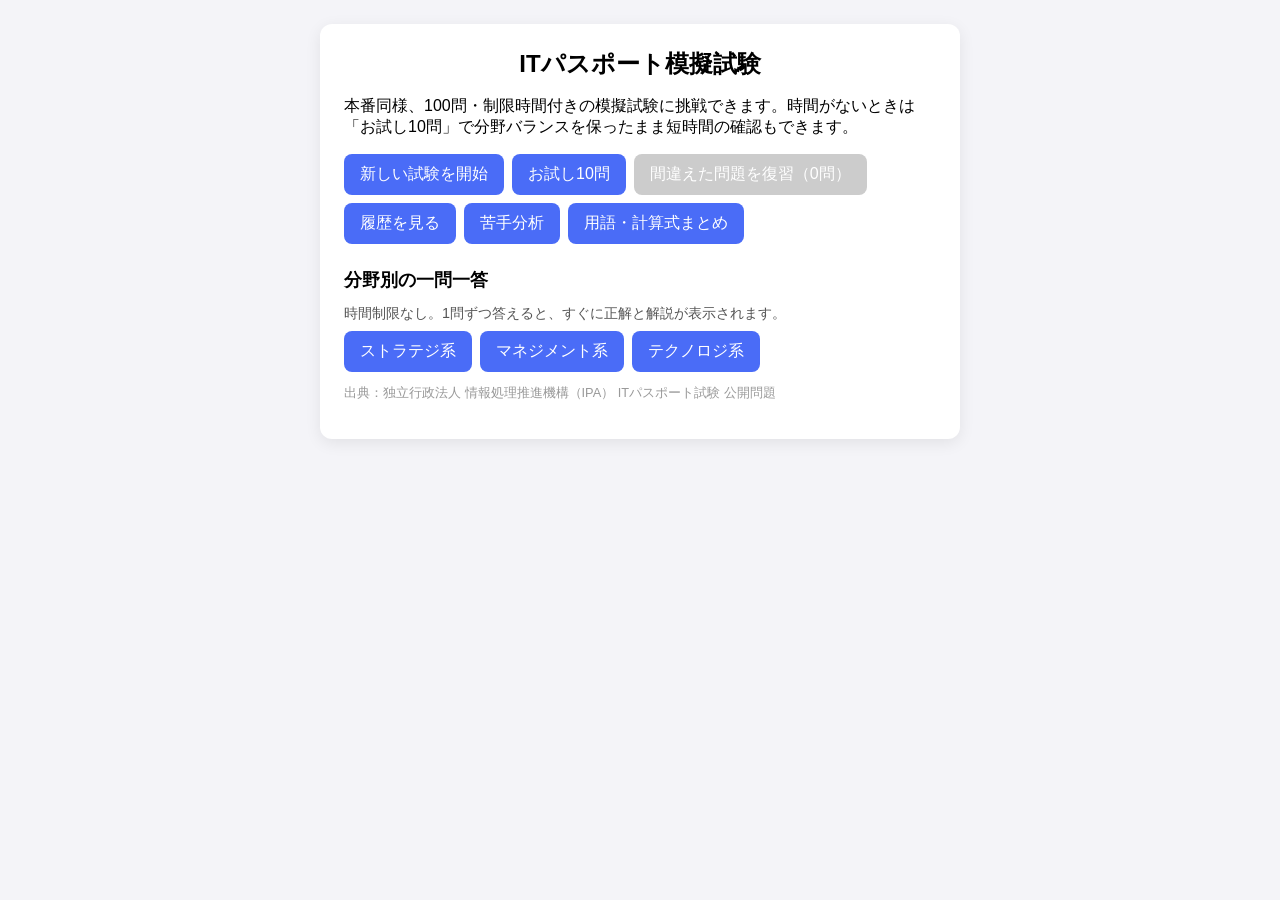
==== index.html @ 17c63d26 "令和7年度の公開問題100問を追加 Co-Authored-By: Claude Opus 5.5 <noreply@anthropic.com>" ====
<!DOCTYPE html>
<html lang="ja">
<head>
  <meta charset="UTF-8">
  <meta name="viewport" content="width=device-width, initial-scale=1.0">
  <title>ITパスポート模擬試験</title>
  <link rel="stylesheet" href="style.css">
  <link rel="manifest" href="manifest.json">
  <meta name="theme-color" content="#4a6cf7">
  <meta name="mobile-web-app-capable" content="yes">
  <meta name="apple-mobile-web-app-capable" content="yes">
  <meta name="apple-mobile-web-app-status-bar-style" content="default">
  <meta name="apple-mobile-web-app-title" content="ITパス模試">
  <link rel="icon" href="assets/icons/icon-192.png">
  <link rel="apple-touch-icon" href="assets/icons/apple-touch-icon.png">
</head>
<body>
  <main class="app">
    <h1>ITパスポート模擬試験</h1>

    <section class="view active" id="view-start">
      <p>本番同様、100問・制限時間付きの模擬試験に挑戦できます。時間がないときは「お試し10問」で分野バランスを保ったまま短時間の確認もできます。</p>
      <div id="resume-banner" class="resume-banner" hidden>
        <p>前回の試験が途中で終了しています。続きから再開できます。</p>
        <button type="button" id="resume-exam-btn">前回の試験を再開する</button>
      </div>
      <div class="start-actions">
        <button type="button" id="start-exam-btn">新しい試験を開始</button>
        <button type="button" id="start-quick-exam-btn">お試し10問</button>
        <button type="button" id="start-review-btn" disabled>間違えた問題を復習</button>
        <button type="button" id="show-history-btn">履歴を見る</button>
        <button type="button" id="show-analysis-btn">苦手分析</button>
        <button type="button" id="show-glossary-btn">用語・計算式まとめ</button>
      </div>
      <h3>分野別の一問一答</h3>
      <p class="practice-note">時間制限なし。1問ずつ答えると、すぐに正解と解説が表示されます。</p>
      <div class="start-actions">
        <button type="button" class="start-practice-btn" data-category="strategy">ストラテジ系</button>
        <button type="button" class="start-practice-btn" data-category="management">マネジメント系</button>
        <button type="button" class="start-practice-btn" data-category="technology">テクノロジ系</button>
      </div>
    </section>

    <section class="view" id="view-practice">
      <div class="exam-header">
        <span id="practice-category-tag" class="category-tag"></span>
        <span id="practice-score"></span>
      </div>
      <p id="practice-question-text" class="question-text"></p>
      <div id="practice-question-images" class="question-images"></div>
      <div id="practice-choices" class="choices"></div>
      <p id="practice-feedback" class="pass-banner" hidden></p>
      <p id="practice-explanation" class="review-explanation" hidden></p>
      <div class="exam-nav">
        <button type="button" id="practice-end-btn">終了して戻る</button>
        <button type="button" id="practice-next-btn" hidden>次の問題</button>
      </div>
    </section>

    <section class="view" id="view-exam">
      <div class="exam-header">
        <span id="exam-category-tag" class="category-tag"></span>
        <span id="exam-progress"></span>
        <span id="exam-timer" class="exam-timer"></span>
      </div>
      <p id="exam-question-text" class="question-text"></p>
      <div id="exam-question-images" class="question-images"></div>
      <div id="exam-choices" class="choices"></div>
      <div id="exam-jump-grid" class="jump-grid"></div>
      <div class="exam-nav">
        <button type="button" id="prev-question-btn">前へ</button>
        <button type="button" id="next-question-btn">次へ</button>
        <button type="button" id="submit-exam-btn" disabled>採点する</button>
      </div>
    </section>

    <section class="view" id="view-results">
      <p id="results-auto-banner" class="auto-banner" hidden>制限時間になったため自動的に採点されました。</p>
      <h2 id="results-heading">結果</h2>
      <p id="results-pass-banner" class="pass-banner" hidden></p>
      <p id="results-overall"></p>
      <div class="table-scroll"><table id="results-category-table" class="score-table"></table></div>
      <p class="score-disclaimer" id="results-disclaimer"></p>
      <div class="results-actions">
        <button type="button" id="results-back-btn">開始画面に戻る</button>
      </div>
      <h3>問題の復習</h3>
      <div id="results-review"></div>
      <div class="results-actions">
        <button type="button" id="results-back-bottom-btn">開始画面に戻る</button>
      </div>
    </section>

    <section class="view" id="view-history">
      <h2>受験履歴</h2>
      <div id="history-chart" class="history-chart"></div>
      <div class="table-scroll"><table id="history-table" class="score-table"></table></div>
      <div class="history-actions">
        <button type="button" id="history-back-btn">開始画面に戻る</button>
        <button type="button" id="history-clear-btn" class="danger-btn">履歴をすべて削除</button>
      </div>
      <div class="history-transfer">
        <h3>ほかの端末と履歴をまとめる</h3>
        <p class="history-transfer-note">「履歴を書き出す」でファイルを保存し、もう一方の端末（iPhone・パソコン）で「履歴を読み込む」からそのファイルを選ぶと、両方の履歴がまとまります。同じ履歴が重複することはありません。</p>
        <div class="history-transfer-actions">
          <button type="button" id="history-export-btn">履歴を書き出す</button>
          <button type="button" id="history-import-btn">履歴を読み込む</button>
          <input type="file" id="history-import-input" hidden>
        </div>
        <p id="history-transfer-message" class="history-transfer-message" hidden></p>
      </div>
    </section>
    <section class="view" id="view-analysis">
      <h2>苦手分析</h2>
      <div id="analysis-content"></div>
      <div class="history-actions analysis-actions">
        <button type="button" id="analysis-practice-btn" hidden></button>
        <button type="button" id="analysis-back-btn">開始画面に戻る</button>
      </div>
    </section>
    <section class="view" id="view-glossary">
      <h2>用語・計算式まとめ</h2>
      <div class="glossary-tabs">
        <button type="button" class="glossary-tab-btn" data-tab="terms">用語</button>
        <button type="button" class="glossary-tab-btn" data-tab="formulas">計算式</button>
      </div>
      <input type="search" id="glossary-search" class="glossary-search" placeholder="キーワードで探す（例：稼働率、KPI）">
      <div class="glossary-filters">
        <button type="button" class="glossary-filter-btn" data-category="all">すべて</button>
        <button type="button" class="glossary-filter-btn" data-category="strategy">ストラテジ系</button>
        <button type="button" class="glossary-filter-btn" data-category="management">マネジメント系</button>
        <button type="button" class="glossary-filter-btn" data-category="technology">テクノロジ系</button>
      </div>
      <p id="glossary-count" class="glossary-count"></p>
      <div id="glossary-list" class="glossary-list"></div>
      <p class="score-disclaimer">用語・計算式の説明はこのアプリ独自のまとめです（IPA の公式な文章ではありません）。</p>
      <div class="history-actions">
        <button type="button" id="glossary-back-btn">開始画面に戻る</button>
      </div>
    </section>
    <footer>
      <p class="score-disclaimer">出典：独立行政法人 情報処理推進機構（IPA） ITパスポート試験 公開問題</p>
    </footer>
  </main>
  <script src="data/questions-base.js"></script>
  <script src="data/questions-sample.js"></script>
  <script src="data/questions-r07.js"></script>
  <script src="data/questions-r06.js"></script>
  <script src="data/questions-r06-technology.js"></script>
  <script src="data/questions-r06-technology-2.js"></script>
  <script src="data/questions-r05.js"></script>
  <script src="data/glossary.js"></script>
  <script src="script.js"></script>
  <script>
    if ("serviceWorker" in navigator) {
      window.addEventListener("load", () => {
        navigator.serviceWorker.register("sw.js").catch((err) => {
          console.warn("Service worker registration failed:", err);
        });
      });
    }
  </script>
</body>
</html>
---- style.css ----
* {
  box-sizing: border-box;
}

body {
  margin: 0;
  min-height: 100vh;
  display: flex;
  justify-content: center;
  background: #f4f4f8;
  font-family: "Segoe UI", "Hiragino Sans", sans-serif;
  padding: 24px 0;
}

.app {
  width: 100%;
  max-width: 640px;
  background: #fff;
  padding: 24px;
  border-radius: 12px;
  box-shadow: 0 4px 16px rgba(0, 0, 0, 0.08);
  align-self: flex-start;
}

h1 {
  margin: 0 0 16px;
  font-size: 1.5rem;
  text-align: center;
}

h2 {
  margin: 0 0 12px;
  font-size: 1.25rem;
}

h3 {
  margin: 24px 0 12px;
  font-size: 1.1rem;
}

.view {
  display: none;
}

.view.active {
  display: block;
}

button {
  padding: 10px 16px;
  border: none;
  border-radius: 8px;
  background: #4a6cf7;
  color: #fff;
  font-size: 1rem;
  cursor: pointer;
}

@media (hover: hover) {
  button:hover:not(:disabled) {
    background: #3a5ce0;
  }
}

button:disabled {
  background: #ccc;
  cursor: not-allowed;
}

.resume-banner {
  background: #eef2ff;
  border: 1px solid #c7d2fe;
  border-radius: 8px;
  padding: 12px;
  margin-bottom: 16px;
}

.resume-banner p {
  margin: 0 0 8px;
}

.start-actions {
  display: flex;
  flex-wrap: wrap;
  gap: 8px;
}

.exam-header {
  display: flex;
  align-items: center;
  gap: 12px;
  margin-bottom: 12px;
  flex-wrap: wrap;
}

.category-tag {
  background: #eef2ff;
  color: #4a6cf7;
  padding: 4px 10px;
  border-radius: 999px;
  font-size: 0.85rem;
}

.exam-timer {
  margin-left: auto;
  font-variant-numeric: tabular-nums;
  font-size: 1.1rem;
  font-weight: bold;
}

.question-text {
  font-size: 1.05rem;
  line-height: 1.6;
  margin: 0 0 16px;
  white-space: pre-wrap;
}

.question-images {
  margin: 0 0 16px;
}

.question-image {
  max-width: 100%;
  border: 1px solid #eee;
  border-radius: 8px;
  display: block;
  margin: 0 0 8px;
}

.choices {
  display: flex;
  flex-direction: column;
  gap: 10px;
  margin-bottom: 24px;
}

.choice-btn {
  display: flex;
  align-items: flex-start;
  gap: 10px;
  padding: 12px 14px;
  background: #fff;
  border: 1px solid #c5c8d6;
  color: #222;
  font-size: 1.05rem;
  line-height: 1.6;
  text-align: left;
  transition: transform 0.08s;
}

/* 選択肢の頭に「ア〜エ」の記号を付ける(折り返した行は記号の右に揃う) */
.choice-btn::before {
  flex: 0 0 1.8em;
  height: 1.8em;
  border: 1px solid #c5c8d6;
  border-radius: 50%;
  background: #fff;
  color: #4a6cf7;
  font-weight: bold;
  line-height: 1.8em;
  text-align: center;
}

.choice-btn:nth-child(1)::before { content: "ア"; }
.choice-btn:nth-child(2)::before { content: "イ"; }
.choice-btn:nth-child(3)::before { content: "ウ"; }
.choice-btn:nth-child(4)::before { content: "エ"; }

/* スマホでは押した後も hover が残るので、マウスのある端末だけに限定 */
@media (hover: hover) {
  .choice-btn:not(.selected):hover:not(:disabled) {
    background: #eef2ff;
  }
}

.choice-btn:active {
  transform: scale(0.98);
}

.choice-btn.selected,
.choice-btn.selected:hover {
  background: #4a6cf7;
  border: 2px solid #2f4fd6;
  padding: 11px 13px;
  color: #fff;
  font-weight: bold;
}

.choice-btn.selected::before {
  content: "✓";
  border-color: #fff;
}

/* 一問一答で答えた後の表示。押せない状態でも灰色にせず、正解を緑・自分の誤答を赤にする */
.choice-btn:disabled {
  background: #fff;
  color: #222;
  cursor: default;
}

.choice-btn.correct:disabled {
  background: #e8f6ec;
  border: 2px solid #1a8a3a;
  padding: 11px 13px;
  color: #1a8a3a;
  font-weight: bold;
}

.choice-btn.wrong:disabled {
  background: #fdecec;
  border: 2px solid #d33;
  padding: 11px 13px;
  color: #d33;
}

.practice-note {
  margin: 0 0 8px;
  color: #555;
  font-size: 0.9rem;
}

#practice-explanation {
  margin: 12px 0 16px;
  line-height: 1.6;
  white-space: pre-wrap;
}

.jump-grid {
  display: flex;
  flex-wrap: wrap;
  gap: 6px;
  margin-bottom: 16px;
}

.jump-btn {
  width: 36px;
  height: 36px;
  padding: 0;
  background: #eee;
  color: #555;
  font-size: 0.85rem;
}

.jump-btn.answered {
  background: #c7d2fe;
  color: #26327a;
}

.jump-btn.current {
  outline: 2px solid #4a6cf7;
  outline-offset: 2px;
}

.exam-nav {
  display: flex;
  gap: 8px;
}

.exam-nav button:last-child {
  margin-left: auto;
}

@media (max-width: 480px) {
  .jump-grid {
    gap: 4px;
  }

  .jump-btn {
    width: 28px;
    height: 28px;
    font-size: 0.75rem;
  }
}

.auto-banner {
  background: #fff4e5;
  border: 1px solid #ffcf87;
  border-radius: 8px;
  padding: 10px 12px;
}

.pass-banner {
  border-radius: 8px;
  padding: 10px 12px;
  font-weight: bold;
}

.pass-banner.passed {
  background: #e8f7ec;
  border: 1px solid #7cc98f;
  color: #1e7a35;
}

.pass-banner.failed {
  background: #fdecec;
  border: 1px solid #f0a0a0;
  color: #b3261e;
}

.pass-text {
  color: #1e7a35;
  font-weight: bold;
}

.fail-text {
  color: #b3261e;
}

.table-scroll {
  overflow-x: auto;
  margin: 12px 0;
}

.score-table {
  width: 100%;
  min-width: 480px;
  border-collapse: collapse;
  margin: 0;
}

.score-table th,
.score-table td {
  border: 1px solid #eee;
  padding: 8px 10px;
  text-align: left;
  font-size: 0.9rem;
}

.history-chart {
  margin: 12px 0;
  color: #555;
}

.history-chart-svg {
  width: 100%;
  height: auto;
  display: block;
}

.chart-grid {
  stroke: #eee;
  stroke-width: 1;
}

.chart-axis-label {
  font-size: 12px;
  fill: #777;
}

.chart-pass-line {
  stroke: #1a8a3a;
  stroke-width: 1.5;
  stroke-dasharray: 6 4;
}

.chart-pass-label {
  font-size: 12px;
  fill: #1a8a3a;
}

.chart-line {
  fill: none;
  stroke: #4a6cf7;
  stroke-width: 2.5;
}

.chart-dot {
  fill: #fff;
  stroke: #4a6cf7;
  stroke-width: 2;
}

.chart-dot.pass {
  fill: #4a6cf7;
}

.history-chart-caption {
  font-size: 0.8rem;
  color: #777;
  margin: 4px 0 0;
}

.score-disclaimer {
  font-size: 0.8rem;
  color: #999;
}

.results-actions,
.history-actions {
  margin: 16px 0;
}

.danger-btn {
  background: #e5484d;
}

@media (hover: hover) {
  button.danger-btn:hover:not(:disabled) {
    background: #c93a3f;
  }
}

.history-transfer {
  margin-top: 24px;
  padding-top: 16px;
  border-top: 1px solid #eee;
}

.history-transfer h3 {
  margin: 0 0 8px;
}

.history-transfer-note {
  color: #555;
  font-size: 0.9rem;
}

.history-transfer-actions {
  display: flex;
  flex-wrap: wrap;
  gap: 8px;
}

.history-transfer-message {
  color: #1a8a3a;
  font-weight: bold;
}

.history-transfer-message.error {
  color: #d33;
}

.history-delete-btn {
  padding: 4px 10px;
  font-size: 0.85rem;
}

.review-card {
  border: 1px solid #eee;
  border-radius: 8px;
  padding: 12px;
  margin-bottom: 12px;
}

.review-question-text {
  font-weight: bold;
  margin: 0 0 8px;
  white-space: pre-wrap;
}

.review-choices {
  list-style: none;
  margin: 0 0 8px;
  padding-left: 0;
}

.review-choices li {
  display: flex;
  gap: 8px;
  margin-bottom: 6px;
  padding: 4px 8px;
  border-left: 4px solid transparent;
  line-height: 1.6;
}

.review-choices li::before {
  flex: 0 0 1.2em;
  font-weight: bold;
}

.review-choices li:nth-child(1)::before { content: "ア"; }
.review-choices li:nth-child(2)::before { content: "イ"; }
.review-choices li:nth-child(3)::before { content: "ウ"; }
.review-choices li:nth-child(4)::before { content: "エ"; }

.review-choices .correct-choice {
  background: #e8f6ec;
  border-left-color: #1a8a3a;
  color: #1a8a3a;
  font-weight: bold;
}

.review-choices .wrong-choice {
  background: #fdecec;
  border-left-color: #d33;
  color: #d33;
}

.review-explanation {
  margin: 0;
  color: #555;
  font-size: 0.9rem;
}

.glossary-tabs,
.glossary-filters {
  display: flex;
  flex-wrap: wrap;
  gap: 8px;
  margin-bottom: 12px;
}

.glossary-tab-btn,
.glossary-filter-btn {
  background: #fff;
  color: #4a6cf7;
  border: 1px solid #4a6cf7;
}

.glossary-filter-btn {
  padding: 6px 12px;
  font-size: 0.9rem;
}

.glossary-tab-btn.active,
.glossary-filter-btn.active {
  background: #4a6cf7;
  color: #fff;
}

.glossary-search {
  width: 100%;
  padding: 10px 12px;
  margin-bottom: 12px;
  border: 1px solid #ccc;
  border-radius: 8px;
  font-size: 1rem;
}

.glossary-count {
  margin: 0 0 8px;
  color: #666;
  font-size: 0.9rem;
}

.glossary-item {
  border: 1px solid #e0e0e0;
  border-radius: 8px;
  margin-bottom: 8px;
  background: #fff;
}

.glossary-item summary {
  display: flex;
  align-items: center;
  justify-content: space-between;
  gap: 8px;
  padding: 12px;
  cursor: pointer;
}

.glossary-title {
  font-weight: bold;
}

.glossary-item .category-tag {
  flex-shrink: 0;
  font-size: 0.75rem;
}

.glossary-item p {
  margin: 0;
  padding: 0 12px 12px;
}

.glossary-formula {
  white-space: pre-line;
  font-weight: bold;
  color: #1d3a8a;
}

.glossary-text {
  color: #444;
}

.glossary-example {
  color: #555;
  font-size: 0.9rem;
}

.glossary-empty {
  color: #666;
}

.glossary-item summary::-webkit-details-marker {
  display: none;
}

.glossary-title::before {
  content: "▶ ";
  font-size: 0.75rem;
  color: #4a6cf7;
}

.glossary-item[open] .glossary-title::before {
  content: "▼ ";
}

.analysis-card {
  border: 1px solid #e0e0e0;
  border-radius: 8px;
  padding: 12px;
  margin-bottom: 12px;
  background: #fff;
}

.analysis-card h3 {
  margin: 0 0 8px;
  font-size: 1rem;
}

.analysis-big {
  margin: 0 0 8px;
  font-size: 1.4rem;
  font-weight: bold;
  color: #1d3a8a;
}

.analysis-note {
  margin: 4px 0 0;
  color: #666;
  font-size: 0.85rem;
}

.analysis-row {
  margin-bottom: 12px;
}

.analysis-row-label {
  display: flex;
  justify-content: space-between;
  flex-wrap: wrap;
  gap: 4px;
  margin-bottom: 4px;
  font-weight: bold;
}

.analysis-row-status {
  font-weight: normal;
}

.analysis-bar {
  height: 14px;
  background: #eef2ff;
  border-radius: 999px;
  overflow: hidden;
}

.analysis-bar-fill {
  height: 100%;
  background: #4a6cf7;
}

.analysis-bar-fill.weak {
  background: #e5484d;
}

.analysis-actions {
  display: flex;
  flex-wrap: wrap;
  gap: 8px;
}
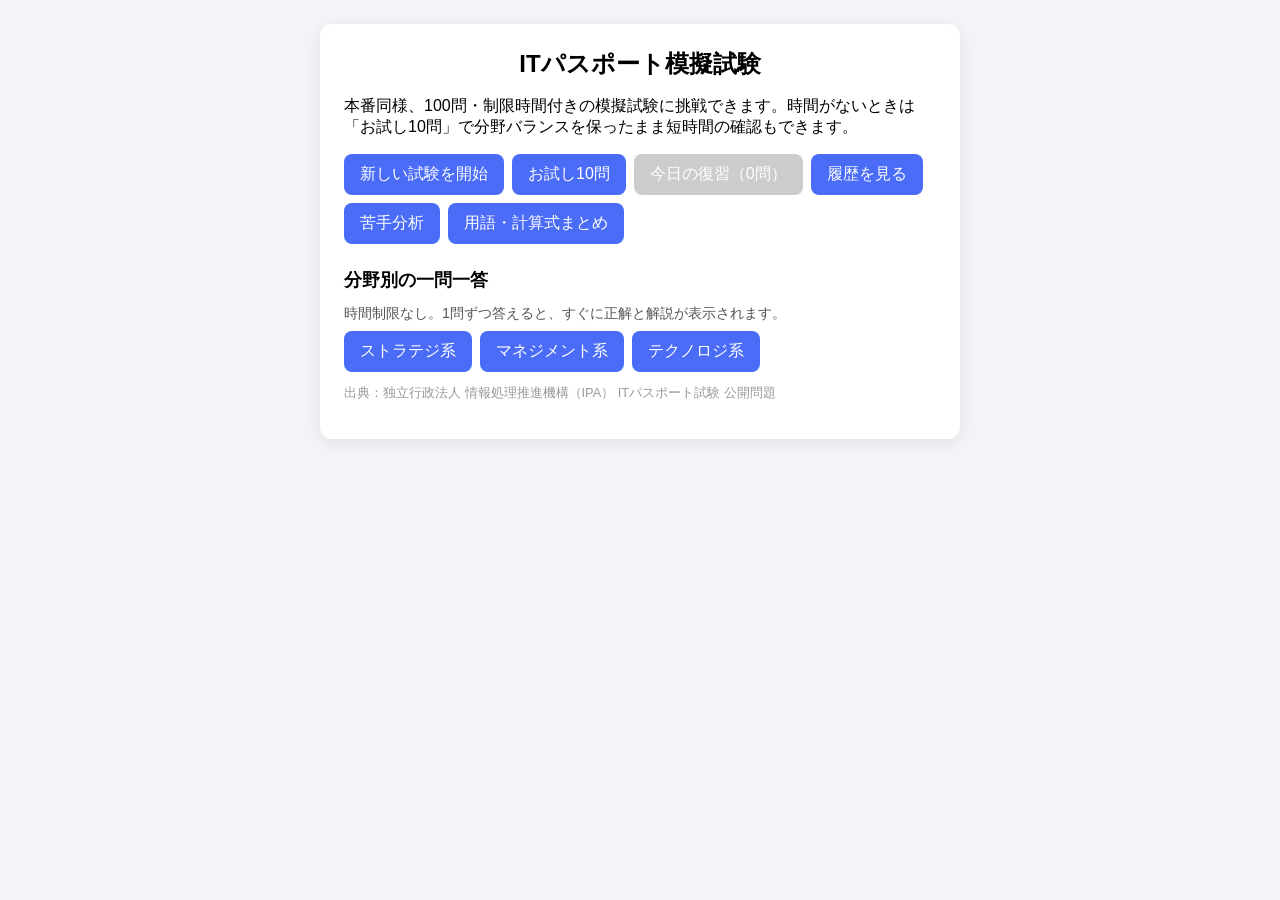
==== commit 27afe55f: "忘れたころに出す復習機能を追加 Co-Authored-By: Claude Opus 5.5 <noreply@anthropic.com>" ====
--- a/index.html
+++ b/index.html
@@ -27,7 +27,7 @@
       <div class="start-actions">
         <button type="button" id="start-exam-btn">新しい試験を開始</button>
         <button type="button" id="start-quick-exam-btn">お試し10問</button>
-        <button type="button" id="start-review-btn" disabled>間違えた問題を復習</button>
+        <button type="button" id="start-review-btn" disabled>今日の復習</button>
         <button type="button" id="show-history-btn">履歴を見る</button>
         <button type="button" id="show-analysis-btn">苦手分析</button>
         <button type="button" id="show-glossary-btn">用語・計算式まとめ</button>
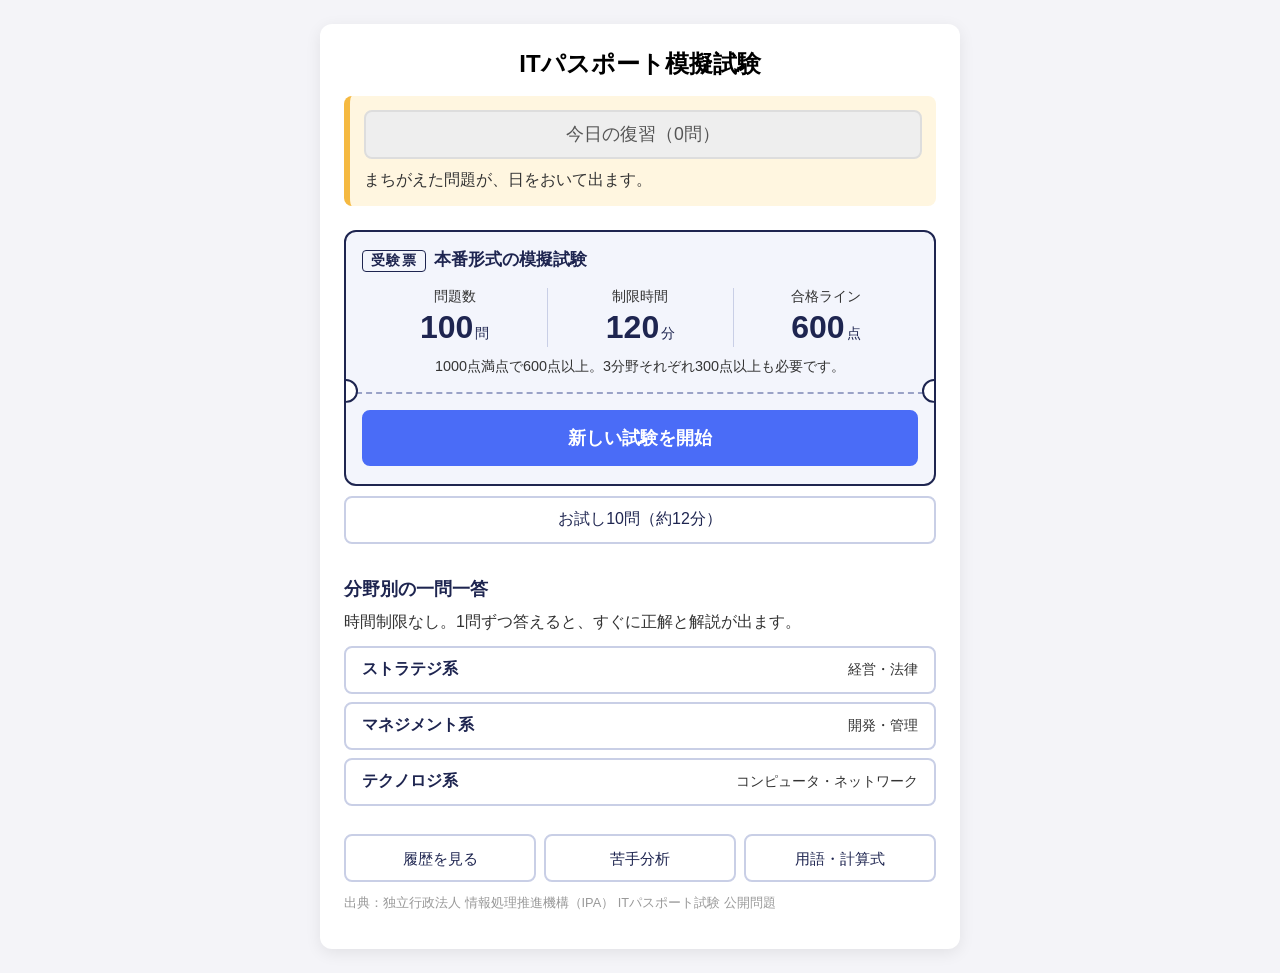
==== commit c5913936: "ITパスポートアプリの開始画面を受験票デザインに変更 Co-Authored-By: Claude Opus 5.5 <noreply@anthropic.com>" ====
--- a/index.html
+++ b/index.html
@@ -19,25 +19,49 @@
     <h1>ITパスポート模擬試験</h1>
 
     <section class="view active" id="view-start">
-      <p>本番同様、100問・制限時間付きの模擬試験に挑戦できます。時間がないときは「お試し10問」で分野バランスを保ったまま短時間の確認もできます。</p>
+      <!--
+        開始画面は上から「途中の試験 → 今日の復習 → 受験票（本番形式の模試）→ 分野別 → その他」の順。
+        ボタンの id は script.js が使うので変えないこと。
+      -->
+
+      <!-- 途中の試験があるときだけ表示される（script.js が hidden を切り替える） -->
       <div id="resume-banner" class="resume-banner" hidden>
-        <p>前回の試験が途中で終了しています。続きから再開できます。</p>
-        <button type="button" id="resume-exam-btn">前回の試験を再開する</button>
+        <p>前回の試験が途中です。続きから再開できます。</p>
+        <button type="button" id="resume-exam-btn">続きから再開する</button>
       </div>
-      <div class="start-actions">
+
+      <!-- 今日の復習。ボタンの文字「今日の復習（○問）」は script.js が書き換える -->
+      <div class="review-box">
+        <button type="button" id="start-review-btn" disabled>今日の復習</button>
+        <p class="start-note">まちがえた問題が、日をおいて出ます。</p>
+      </div>
+
+      <!-- 受験票の形をした、本番形式の模擬試験 -->
+      <div class="ticket">
+        <p class="ticket-title"><span class="ticket-label">受験票</span>本番形式の模擬試験</p>
+        <!-- 下の数字は script.js の EXAM_QUESTION_COUNT・EXAM_TIME_LIMIT_MINUTES・PASSING_TOTAL_SCORE と合わせる -->
+        <dl class="ticket-facts">
+          <div><dt>問題数</dt><dd>100<small>問</small></dd></div>
+          <div><dt>制限時間</dt><dd>120<small>分</small></dd></div>
+          <div><dt>合格ライン</dt><dd>600<small>点</small></dd></div>
+        </dl>
+        <p class="ticket-rule">1000点満点で600点以上。<wbr>3分野それぞれ300点以上も必要です。</p>
         <button type="button" id="start-exam-btn">新しい試験を開始</button>
-        <button type="button" id="start-quick-exam-btn">お試し10問</button>
-        <button type="button" id="start-review-btn" disabled>今日の復習</button>
-        <button type="button" id="show-history-btn">履歴を見る</button>
-        <button type="button" id="show-analysis-btn">苦手分析</button>
-        <button type="button" id="show-glossary-btn">用語・計算式まとめ</button>
       </div>
-      <h3>分野別の一問一答</h3>
-      <p class="practice-note">時間制限なし。1問ずつ答えると、すぐに正解と解説が表示されます。</p>
-      <div class="start-actions">
-        <button type="button" class="start-practice-btn" data-category="strategy">ストラテジ系</button>
-        <button type="button" class="start-practice-btn" data-category="management">マネジメント系</button>
-        <button type="button" class="start-practice-btn" data-category="technology">テクノロジ系</button>
+      <button type="button" id="start-quick-exam-btn" class="sub-btn">お試し10問（約12分）</button>
+
+      <h3 class="start-heading">分野別の一問一答</h3>
+      <p class="start-note">時間制限なし。1問ずつ答えると、すぐに正解と解説が出ます。</p>
+      <div class="practice-list">
+        <button type="button" class="start-practice-btn sub-btn" data-category="strategy">ストラテジ系<span>経営・法律</span></button>
+        <button type="button" class="start-practice-btn sub-btn" data-category="management">マネジメント系<span>開発・管理</span></button>
+        <button type="button" class="start-practice-btn sub-btn" data-category="technology">テクノロジ系<span>コンピュータ・ネットワーク</span></button>
+      </div>
+
+      <div class="tool-list">
+        <button type="button" id="show-history-btn" class="sub-btn">履歴を見る</button>
+        <button type="button" id="show-analysis-btn" class="sub-btn">苦手分析</button>
+        <button type="button" id="show-glossary-btn" class="sub-btn">用語・計算式</button>
       </div>
     </section>
 
--- a/style.css
+++ b/style.css
@@ -660,3 +660,280 @@
   flex-wrap: wrap;
   gap: 8px;
 }
+
+/* =========================================================
+   開始画面（#view-start）のデザイン
+   テーマは「受験票」。上から順に
+     途中の試験 → 今日の復習 → 受験票（本番形式の模試）→ 分野別 → その他
+   ここの指定は #view-start の中だけに効くので、ほかの画面の見た目は変わらない。
+   色の名前: 紺 #1E2550（文字・枠）／受験票の紙 #F3F5FC／青 #4a6cf7（主なボタン）／
+             黄 #F5B941（復習の線）と #FFF6E0（復習の地）
+   ========================================================= */
+
+#view-start {
+  color: #1E2550;
+  /* 端末に入っている読みやすい書体を順番に試す（ダウンロードはしない） */
+  font-family: "BIZ UDPGothic", "Hiragino Sans", "Hiragino Kaku Gothic ProN", "Yu Gothic UI", Meiryo, sans-serif;
+}
+
+/* 開始画面のボタン共通: 押しやすい大きさ（高さ48px以上） */
+#view-start button {
+  display: block;
+  width: 100%;
+  min-height: 48px;
+  font-family: inherit;
+  font-size: 1rem;
+  line-height: 1.4;
+}
+
+/* キーボードで選んでいるボタンに、はっきりした枠を出す */
+#view-start button:focus-visible {
+  outline: 3px solid #F5B941;
+  outline-offset: 2px;
+}
+
+/* 押せないボタン（例: 今日の復習 0問）。薄すぎず、文字が読める灰色 */
+#view-start button:disabled {
+  background: #EEE;
+  color: #555;
+  border-color: #DDD;
+}
+
+/* 説明の文 */
+.start-note {
+  margin: 8px 0 0;
+  color: #333;
+  font-size: 1rem;
+  line-height: 1.6;
+  text-wrap: pretty; /* 最後の1文字だけが次の行に残らないようにする */
+}
+
+/* ---------- 途中の試験（あるときだけ一番上に出る） ---------- */
+/* hidden のときは隠れたままにするため、:not([hidden]) を付けて指定する */
+#view-start .resume-banner:not([hidden]) {
+  background: #eef2ff;
+  border: 2px solid #4a6cf7;
+  border-radius: 12px;
+  padding: 14px;
+  margin-bottom: 20px;
+}
+
+#view-start .resume-banner p {
+  margin: 0 0 10px;
+  font-weight: bold;
+  line-height: 1.6;
+}
+
+/* 途中の試験があるときは「新しい試験を開始」を控えめにする（押し間違いで途中の試験が消えないように） */
+#view-start .resume-banner:not([hidden]) ~ .ticket #start-exam-btn {
+  background: #fff;
+  color: #1E2550;
+  border: 2px solid #1E2550;
+  font-weight: normal;
+}
+
+/* ---------- 今日の復習 ---------- */
+.review-box {
+  background: #FFF6E0;
+  border-left: 6px solid #F5B941;
+  border-radius: 8px;
+  padding: 14px;
+  margin-bottom: 24px;
+}
+
+#view-start #start-review-btn {
+  background: #fff;
+  color: #1E2550;
+  border: 2px solid #F5B941;
+  font-size: 1.1rem;
+  font-weight: bold;
+}
+
+#view-start #start-review-btn:disabled {
+  background: #EEE;
+  color: #555;
+  border-color: #DDD;
+  font-weight: normal;
+}
+
+/* ---------- 受験票（本番形式の模擬試験） ---------- */
+.ticket {
+  position: relative;
+  background: #F3F5FC;
+  border: 2px solid #1E2550;
+  border-radius: 12px;
+  padding: 16px 16px 18px;
+}
+
+.ticket-title {
+  margin: 0;
+  font-size: 1.05rem;
+  font-weight: bold;
+}
+
+/* 「受験票」の小さな印。はんこのような枠つき */
+.ticket-label {
+  display: inline-block;
+  margin-right: 8px;
+  padding: 1px 8px;
+  border: 1.5px solid #1E2550;
+  border-radius: 4px;
+  font-size: 0.85rem;
+  letter-spacing: 0.1em;
+}
+
+/* 数字3つ（問題数・制限時間・合格点）。スマホでも横3列のまま */
+.ticket-facts {
+  display: grid;
+  grid-template-columns: repeat(3, 1fr);
+  margin: 16px 0 8px;
+  text-align: center;
+}
+
+.ticket-facts div + div {
+  border-left: 1px solid #C9CFE6;
+}
+
+.ticket-facts dt {
+  font-size: 0.85rem;
+  color: #333;
+}
+
+.ticket-facts dd {
+  margin: 2px 0 0;
+  font-size: 2rem;
+  font-weight: bold;
+  line-height: 1.2;
+  font-variant-numeric: tabular-nums;
+}
+
+.ticket-facts small {
+  margin-left: 2px;
+  font-size: 0.85rem;
+  font-weight: normal;
+}
+
+/* 合格の条件。下の点線が受験票の「ミシン目」 */
+.ticket-rule {
+  position: relative;
+  margin: 0 -16px 16px;
+  padding: 0 16px 14px;
+  border-bottom: 2px dashed #9AA3C7;
+  font-size: 0.9rem;
+  line-height: 1.6;
+  color: #333;
+  text-align: center;
+  word-break: keep-all; /* 区切り（<wbr> や句読点）以外では折り返さない */
+  overflow-wrap: anywhere; /* ただし入りきらないときは、どこでも折り返す */
+}
+
+/* ミシン目の両はしの半円の切りかき（白い丸を枠の上に重ねて表現） */
+.ticket-rule::before,
+.ticket-rule::after {
+  content: "";
+  position: absolute;
+  bottom: -11px;
+  width: 20px;
+  height: 20px;
+  background: #fff;
+  border: 2px solid #1E2550;
+  border-radius: 50%;
+}
+
+.ticket-rule::before {
+  left: -12px;
+  clip-path: inset(0 0 0 50%);
+}
+
+.ticket-rule::after {
+  right: -12px;
+  clip-path: inset(0 50% 0 0);
+}
+
+/* 「新しい試験を開始」: 画面でいちばん目立つボタン */
+#view-start #start-exam-btn {
+  min-height: 56px;
+  font-size: 1.15rem;
+  font-weight: bold;
+  border: 2px solid #4a6cf7;
+}
+
+/* ---------- 控えめなボタン（お試し・分野別・履歴など） ---------- */
+#view-start .sub-btn {
+  background: #fff;
+  color: #1E2550;
+  border: 2px solid #C9CFE6;
+}
+
+#view-start #start-quick-exam-btn {
+  margin-top: 10px;
+}
+
+.start-heading {
+  margin: 32px 0 0;
+  font-size: 1.15rem;
+}
+
+/* 分野別の3つ。分野名の横に、中身を一言そえる */
+.practice-list {
+  display: grid;
+  gap: 8px;
+  margin-top: 12px;
+}
+
+#view-start .start-practice-btn {
+  display: flex;
+  align-items: baseline;
+  justify-content: space-between;
+  gap: 8px;
+  padding: 10px 16px;
+  font-weight: bold;
+  text-align: left;
+}
+
+.start-practice-btn span {
+  font-size: 0.9rem;
+  font-weight: normal;
+  color: #333;
+}
+
+/* 履歴・苦手分析・用語の3つを横に並べる（文字が長いときは折り返す） */
+.tool-list {
+  display: grid;
+  grid-template-columns: repeat(3, 1fr);
+  gap: 8px;
+  margin-top: 28px;
+}
+
+#view-start .tool-list .sub-btn {
+  padding: 8px 4px;
+  font-size: 0.95rem;
+}
+
+/* マウスのある端末だけ、のせたときに色を変える（スマホは押したあとに色が残るため） */
+@media (hover: hover) {
+  #view-start .sub-btn:hover:not(:disabled),
+  #view-start #start-review-btn:hover:not(:disabled),
+  #view-start .resume-banner:not([hidden]) ~ .ticket #start-exam-btn:hover {
+    background: #eef2ff;
+    border-color: #4a6cf7;
+  }
+
+  #view-start #start-exam-btn:hover:not(:disabled),
+  #view-start #resume-exam-btn:hover:not(:disabled) {
+    background: #3a5ce0;
+  }
+}
+
+/* 細い画面では、受験票の数字を少し小さくして3列に収める */
+@media (max-width: 360px) {
+  .ticket-facts dd {
+    font-size: 1.6rem;
+  }
+
+  #view-start .start-practice-btn {
+    flex-direction: column;
+    align-items: flex-start;
+    gap: 2px;
+  }
+}
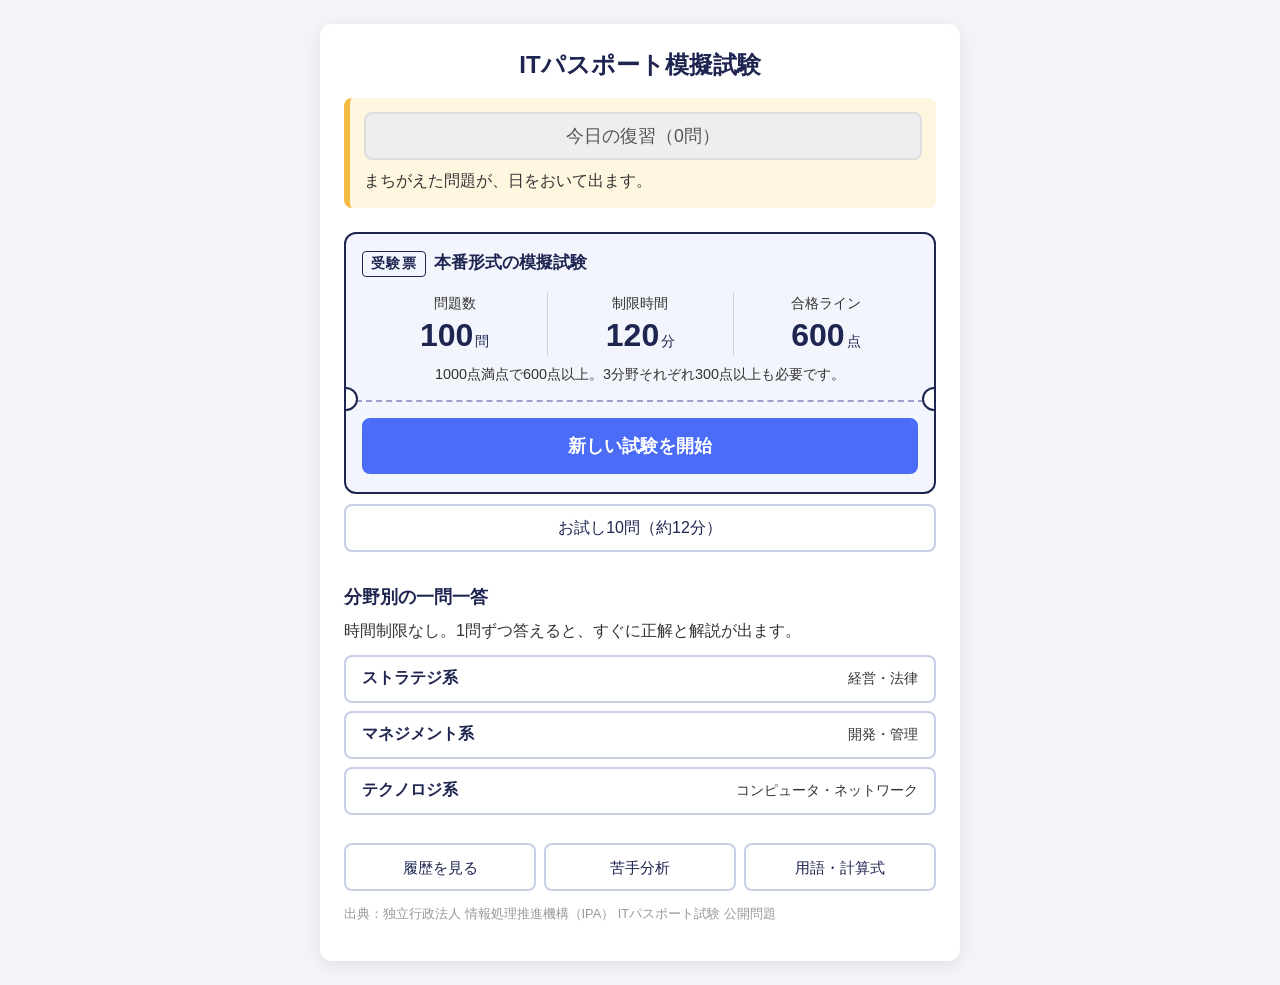
==== commit e79d0623: "ITパスポートアプリの全画面を受験票デザインにそろえる Co-Authored-By: Claude Opus 5.5 <noreply@anthropic.com>" ====
--- a/index.html
+++ b/index.html
@@ -76,7 +76,7 @@
       <p id="practice-feedback" class="pass-banner" hidden></p>
       <p id="practice-explanation" class="review-explanation" hidden></p>
       <div class="exam-nav">
-        <button type="button" id="practice-end-btn">終了して戻る</button>
+        <button type="button" id="practice-end-btn" class="sub-btn">終了して戻る</button>
         <button type="button" id="practice-next-btn" hidden>次の問題</button>
       </div>
     </section>
@@ -92,7 +92,7 @@
       <div id="exam-choices" class="choices"></div>
       <div id="exam-jump-grid" class="jump-grid"></div>
       <div class="exam-nav">
-        <button type="button" id="prev-question-btn">前へ</button>
+        <button type="button" id="prev-question-btn" class="sub-btn">前へ</button>
         <button type="button" id="next-question-btn">次へ</button>
         <button type="button" id="submit-exam-btn" disabled>採点する</button>
       </div>
@@ -106,12 +106,12 @@
       <div class="table-scroll"><table id="results-category-table" class="score-table"></table></div>
       <p class="score-disclaimer" id="results-disclaimer"></p>
       <div class="results-actions">
-        <button type="button" id="results-back-btn">開始画面に戻る</button>
+        <button type="button" id="results-back-btn" class="sub-btn">開始画面に戻る</button>
       </div>
       <h3>問題の復習</h3>
       <div id="results-review"></div>
       <div class="results-actions">
-        <button type="button" id="results-back-bottom-btn">開始画面に戻る</button>
+        <button type="button" id="results-back-bottom-btn" class="sub-btn">開始画面に戻る</button>
       </div>
     </section>
 
@@ -120,15 +120,15 @@
       <div id="history-chart" class="history-chart"></div>
       <div class="table-scroll"><table id="history-table" class="score-table"></table></div>
       <div class="history-actions">
-        <button type="button" id="history-back-btn">開始画面に戻る</button>
+        <button type="button" id="history-back-btn" class="sub-btn">開始画面に戻る</button>
         <button type="button" id="history-clear-btn" class="danger-btn">履歴をすべて削除</button>
       </div>
       <div class="history-transfer">
         <h3>ほかの端末と履歴をまとめる</h3>
         <p class="history-transfer-note">「履歴を書き出す」でファイルを保存し、もう一方の端末（iPhone・パソコン）で「履歴を読み込む」からそのファイルを選ぶと、両方の履歴がまとまります。同じ履歴が重複することはありません。</p>
         <div class="history-transfer-actions">
-          <button type="button" id="history-export-btn">履歴を書き出す</button>
-          <button type="button" id="history-import-btn">履歴を読み込む</button>
+          <button type="button" id="history-export-btn" class="sub-btn">履歴を書き出す</button>
+          <button type="button" id="history-import-btn" class="sub-btn">履歴を読み込む</button>
           <input type="file" id="history-import-input" hidden>
         </div>
         <p id="history-transfer-message" class="history-transfer-message" hidden></p>
@@ -139,7 +139,7 @@
       <div id="analysis-content"></div>
       <div class="history-actions analysis-actions">
         <button type="button" id="analysis-practice-btn" hidden></button>
-        <button type="button" id="analysis-back-btn">開始画面に戻る</button>
+        <button type="button" id="analysis-back-btn" class="sub-btn">開始画面に戻る</button>
       </div>
     </section>
     <section class="view" id="view-glossary">
@@ -159,7 +159,7 @@
       <div id="glossary-list" class="glossary-list"></div>
       <p class="score-disclaimer">用語・計算式の説明はこのアプリ独自のまとめです（IPA の公式な文章ではありません）。</p>
       <div class="history-actions">
-        <button type="button" id="glossary-back-btn">開始画面に戻る</button>
+        <button type="button" id="glossary-back-btn" class="sub-btn">開始画面に戻る</button>
       </div>
     </section>
     <footer>
--- a/style.css
+++ b/style.css
@@ -665,12 +665,14 @@
    開始画面（#view-start）のデザイン
    テーマは「受験票」。上から順に
      途中の試験 → 今日の復習 → 受験票（本番形式の模試）→ 分野別 → その他
-   ここの指定は #view-start の中だけに効くので、ほかの画面の見た目は変わらない。
+   ほとんどの指定は #view-start の中だけに効く。
+   ただし書体・文字の色・控えめなボタン（.sub-btn）・選んでいる枠は、全画面共通にしている。
    色の名前: 紺 #1E2550（文字・枠）／受験票の紙 #F3F5FC／青 #4a6cf7（主なボタン）／
              黄 #F5B941（復習の線）と #FFF6E0（復習の地）
    ========================================================= */
 
-#view-start {
+/* 書体と文字の色はアプリ全体（すべての画面）に効かせる */
+.app {
   color: #1E2550;
   /* 端末に入っている読みやすい書体を順番に試す（ダウンロードはしない） */
   font-family: "BIZ UDPGothic", "Hiragino Sans", "Hiragino Kaku Gothic ProN", "Yu Gothic UI", Meiryo, sans-serif;
@@ -686,8 +688,10 @@
   line-height: 1.4;
 }
 
-/* キーボードで選んでいるボタンに、はっきりした枠を出す */
-#view-start button:focus-visible {
+/* キーボードで選んでいるボタンに、はっきりした枠を出す（全画面） */
+.app button:focus-visible,
+.app input:focus-visible,
+.app summary:focus-visible {
   outline: 3px solid #F5B941;
   outline-offset: 2px;
 }
@@ -858,8 +862,8 @@
   border: 2px solid #4a6cf7;
 }
 
-/* ---------- 控えめなボタン（お試し・分野別・履歴など） ---------- */
-#view-start .sub-btn {
+/* ---------- 控えめなボタン（全画面共通。お試し・戻る・前へ など） ---------- */
+.app .sub-btn {
   background: #fff;
   color: #1E2550;
   border: 2px solid #C9CFE6;
@@ -912,7 +916,7 @@
 
 /* マウスのある端末だけ、のせたときに色を変える（スマホは押したあとに色が残るため） */
 @media (hover: hover) {
-  #view-start .sub-btn:hover:not(:disabled),
+  .app .sub-btn:hover:not(:disabled),
   #view-start #start-review-btn:hover:not(:disabled),
   #view-start .resume-banner:not([hidden]) ~ .ticket #start-exam-btn:hover {
     background: #eef2ff;
@@ -937,3 +941,287 @@
     gap: 2px;
   }
 }
+
+/* =========================================================
+   開始画面以外の画面のデザイン（試験・一問一答・結果・履歴・苦手分析・用語）
+   開始画面と同じ「受験票」の雰囲気にそろえる。決まりごと:
+     ・その画面で一番大事な操作だけ青いボタン（採点する・次の問題 など）
+     ・戻る・前へ などは白地に枠の控えめなボタン（.sub-btn）
+     ・削除のような危ない操作は、白地に赤い文字（目立たせすぎない）
+     ・まとまりは、受験票と同じ紙の色 #F3F5FC と紺の枠のカードにする
+   ※ 画面の作りは script.js が作るものも多いので、ここでは見た目だけを変える
+   ========================================================= */
+
+/* 見出しの文字の色 */
+h1,
+h2,
+h3 {
+  color: #1E2550;
+}
+
+/* 控えめなボタンが押せないとき（例: 1問目の「前へ」） */
+.app .sub-btn:disabled {
+  background: #EEE;
+  color: #555;
+  border-color: #DDD;
+}
+
+/* 画面の下の操作ボタンは、押しやすい高さにそろえる */
+.exam-nav button,
+.results-actions button,
+.history-actions button,
+.history-transfer-actions button {
+  min-height: 48px;
+  padding: 10px 20px;
+}
+
+/* 危ない操作（履歴の削除）: 白地に赤い文字 */
+.app .danger-btn {
+  background: #fff;
+  color: #B3261E;
+  border: 2px solid #EBB4B0;
+}
+
+/* 表の中の小さな削除ボタン */
+.app .history-delete-btn {
+  padding: 4px 10px;
+  border-width: 1px;
+}
+
+/* 分野の印（例: ストラテジ系）。受験票の「受験票」の印と同じ、はんこのような形 */
+.category-tag {
+  background: #fff;
+  color: #1E2550;
+  border: 1.5px solid #1E2550;
+  border-radius: 4px;
+  padding: 2px 8px;
+}
+
+/* ---------- 試験・一問一答: 上の帯（分野・問題番号・残り時間） ---------- */
+#view-exam .exam-header,
+#view-practice .exam-header {
+  background: #F3F5FC;
+  border: 2px solid #1E2550;
+  border-radius: 10px;
+  padding: 8px 12px;
+  margin-bottom: 16px;
+  font-variant-numeric: tabular-nums;
+}
+
+.exam-timer {
+  color: #1E2550;
+}
+
+/* 選択肢のボタン: 枠を受験票の色に */
+.choice-btn {
+  border-color: #C9CFE6;
+  color: #1E2550;
+}
+
+.choice-btn::before {
+  border-color: #C9CFE6;
+}
+
+.choice-btn:disabled {
+  color: #1E2550;
+}
+
+/* 問題番号のボタン: iPhone でも押しやすい大きさに */
+.jump-btn {
+  background: #fff;
+  color: #555;
+  border: 1.5px solid #C9CFE6;
+}
+
+.jump-btn.answered {
+  background: #DDE3F7;
+  border-color: #DDE3F7;
+  color: #1E2550;
+  font-weight: bold;
+}
+
+@media (max-width: 480px) {
+  .jump-grid {
+    gap: 4px;
+  }
+
+  /* 1行に10個並ぶ幅で、高さは指で押しやすい 36px にする */
+  .jump-btn {
+    width: 30px;
+    height: 36px;
+    font-size: 0.8rem;
+  }
+}
+
+/* 正解・不正解・合否の表示を、少し大きくはっきりと */
+.pass-banner {
+  font-size: 1.05rem;
+  line-height: 1.6;
+}
+
+#practice-explanation,
+.review-explanation {
+  color: #333;
+  line-height: 1.7;
+}
+
+/* ---------- 結果・履歴: 表 ---------- */
+.score-table {
+  background: #fff;
+}
+
+.score-table th {
+  background: #F3F5FC;
+  color: #1E2550;
+  white-space: nowrap; /* 見出しが1文字ずつ縦に折れないようにする */
+}
+
+.score-table th,
+.score-table td {
+  border-color: #DDE1F0;
+}
+
+#results-overall {
+  font-size: 1.05rem;
+  font-weight: bold;
+}
+
+/* 問題の復習カード */
+.review-card {
+  border: 1.5px solid #C9CFE6;
+  border-radius: 10px;
+}
+
+/* 履歴の書き出し・読み込みのまとまり */
+.history-transfer {
+  border-top: 2px dashed #9AA3C7; /* 受験票のミシン目と同じ点線 */
+}
+
+.history-transfer-note {
+  color: #333;
+  line-height: 1.6;
+}
+
+/* ---------- 苦手分析: カードを受験票と同じ紙と枠に ---------- */
+.analysis-card {
+  background: #F3F5FC;
+  border: 2px solid #1E2550;
+  border-radius: 12px;
+  padding: 14px 16px;
+}
+
+.analysis-big {
+  color: #1E2550;
+  font-size: 1.6rem;
+  line-height: 1.3;
+  font-variant-numeric: tabular-nums;
+}
+
+.analysis-note {
+  color: #333;
+  line-height: 1.6;
+}
+
+.analysis-bar {
+  background: #fff;
+  border: 1px solid #C9CFE6;
+}
+
+/* ---------- 用語・計算式: タブと分野の切り替え ---------- */
+.glossary-tab-btn,
+.glossary-filter-btn {
+  background: #fff;
+  color: #1E2550;
+  border: 2px solid #C9CFE6;
+}
+
+.glossary-tab-btn {
+  min-width: 96px;
+  font-weight: bold;
+}
+
+/* いま選んでいるタブ・分野は紺で塗る */
+.glossary-tab-btn.active,
+.glossary-filter-btn.active {
+  background: #1E2550;
+  border-color: #1E2550;
+  color: #fff;
+}
+
+.glossary-search {
+  border: 2px solid #C9CFE6;
+  font-family: inherit;
+  color: #1E2550;
+}
+
+.glossary-count {
+  color: #333;
+}
+
+.glossary-item {
+  border: 1.5px solid #C9CFE6;
+  border-radius: 10px;
+}
+
+.glossary-title::before {
+  color: #1E2550;
+}
+
+.glossary-formula {
+  color: #1E2550;
+}
+
+.glossary-text,
+.glossary-example {
+  color: #333;
+  line-height: 1.7;
+}
+
+/* マウスのある端末だけ、のせたときに色を変える */
+@media (hover: hover) {
+  .app .danger-btn:hover:not(:disabled) {
+    background: #FDECEC;
+    border-color: #B3261E;
+  }
+
+  .glossary-tab-btn:hover:not(.active),
+  .glossary-filter-btn:hover:not(.active) {
+    background: #eef2ff;
+    border-color: #4a6cf7;
+  }
+
+  .glossary-tab-btn.active:hover,
+  .glossary-filter-btn.active:hover {
+    background: #1E2550;
+  }
+}
+
+/* この書体は行の間が詰まりやすいので、全画面で行の間を広げる（見出しは少しだけ） */
+.app {
+  line-height: 1.6;
+}
+
+.app h1,
+.app h2,
+.app h3,
+.glossary-item summary,
+.analysis-card h3 {
+  line-height: 1.4;
+}
+
+/* 表の中の文字も折り返さない（「不合格」が縦に折れないように）。入りきらない表は横に動かして見る */
+.score-table td {
+  white-space: nowrap;
+}
+
+/* ただし1列目（日時・分野）は、日付と時刻の間で折り返してよい（表が横に長くなりすぎないように） */
+.score-table td:first-child {
+  white-space: normal;
+}
+
+/* 試験・一問一答の下のボタンが押せないとき（例: 全問答えるまでの「採点する」）。文字が読める灰色にする */
+.exam-nav button:disabled {
+  background: #EEE;
+  color: #555;
+  border: 2px solid #DDD;
+}
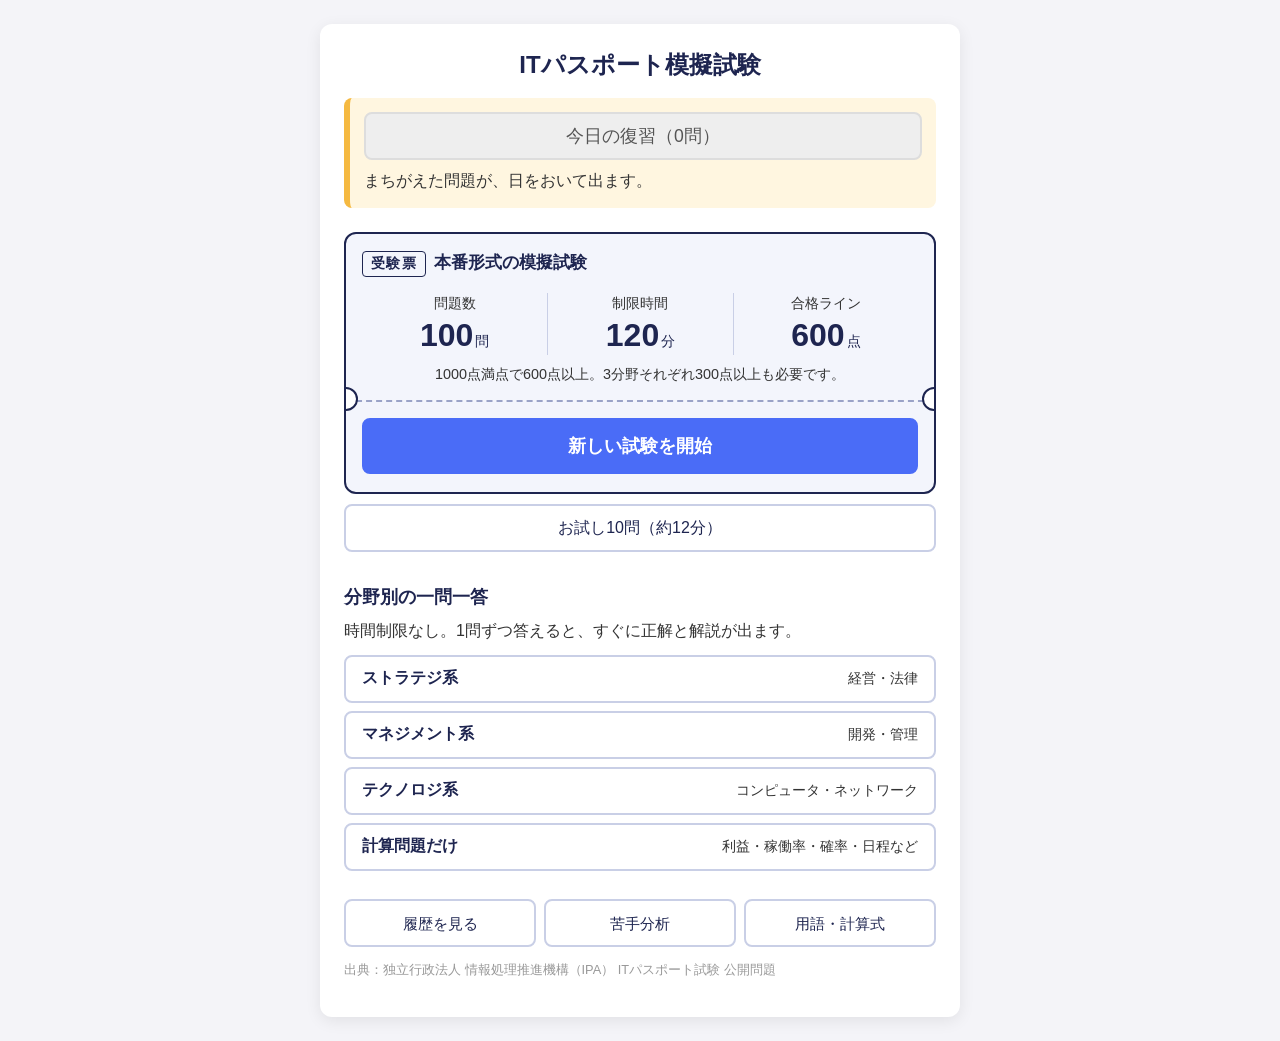
==== commit 8c81309f: "開始画面に「計算問題だけ」を追加（26問。キャッシュ番号v29） Co-Authored-By: Claude Sonnet 5.5 <noreply@anthropic.com> Claude-Se" ====
--- a/index.html
+++ b/index.html
@@ -56,6 +56,8 @@
         <button type="button" class="start-practice-btn sub-btn" data-category="strategy">ストラテジ系<span>経営・法律</span></button>
         <button type="button" class="start-practice-btn sub-btn" data-category="management">マネジメント系<span>開発・管理</span></button>
         <button type="button" class="start-practice-btn sub-btn" data-category="technology">テクノロジ系<span>コンピュータ・ネットワーク</span></button>
+        <!-- 計算問題だけ。data-category="calc" は script.js の CALC_CATEGORY_CODE と合わせる -->
+        <button type="button" class="start-practice-btn sub-btn" data-category="calc">計算問題だけ<span>利益・稼働率・確率・日程など</span></button>
       </div>
 
       <div class="tool-list">
@@ -168,12 +170,16 @@
   </main>
   <script src="data/questions-base.js"></script>
   <script src="data/questions-sample.js"></script>
+  <script src="data/questions-r08.js"></script>
   <script src="data/questions-r07.js"></script>
   <script src="data/questions-r06.js"></script>
   <script src="data/questions-r06-technology.js"></script>
   <script src="data/questions-r06-technology-2.js"></script>
   <script src="data/questions-r05.js"></script>
+  <script src="data/similar-groups.js"></script>
+  <script src="data/choice-order.js"></script>
   <script src="data/glossary.js"></script>
+  <script src="data/calc-questions.js"></script>
   <script src="script.js"></script>
   <script>
     if ("serviceWorker" in navigator) {
--- a/style.css
+++ b/style.css
@@ -567,6 +567,33 @@
   white-space: pre-line;
   font-weight: bold;
   color: #1d3a8a;
+}
+
+/* 略語の英語表記。「英語」の札のあとに続け、対応する文字（strong）だけ目立たせる */
+.glossary-english {
+  white-space: pre-line;
+  color: #333;
+  font-size: 0.95rem;
+}
+
+.glossary-english-label {
+  display: inline-block;
+  margin-right: 8px;
+  padding: 1px 6px;
+  border-radius: 4px;
+  background: #e8ecff;
+  color: #1d3a8a;
+  font-size: 0.75rem;
+  font-weight: bold;
+}
+
+.glossary-english-mark {
+  padding: 0 2px;
+  border-radius: 3px;
+  background: #fff1b8;
+  color: #b42318;
+  font-size: 1.05em;
+  font-weight: 800;
 }
 
 .glossary-text {
